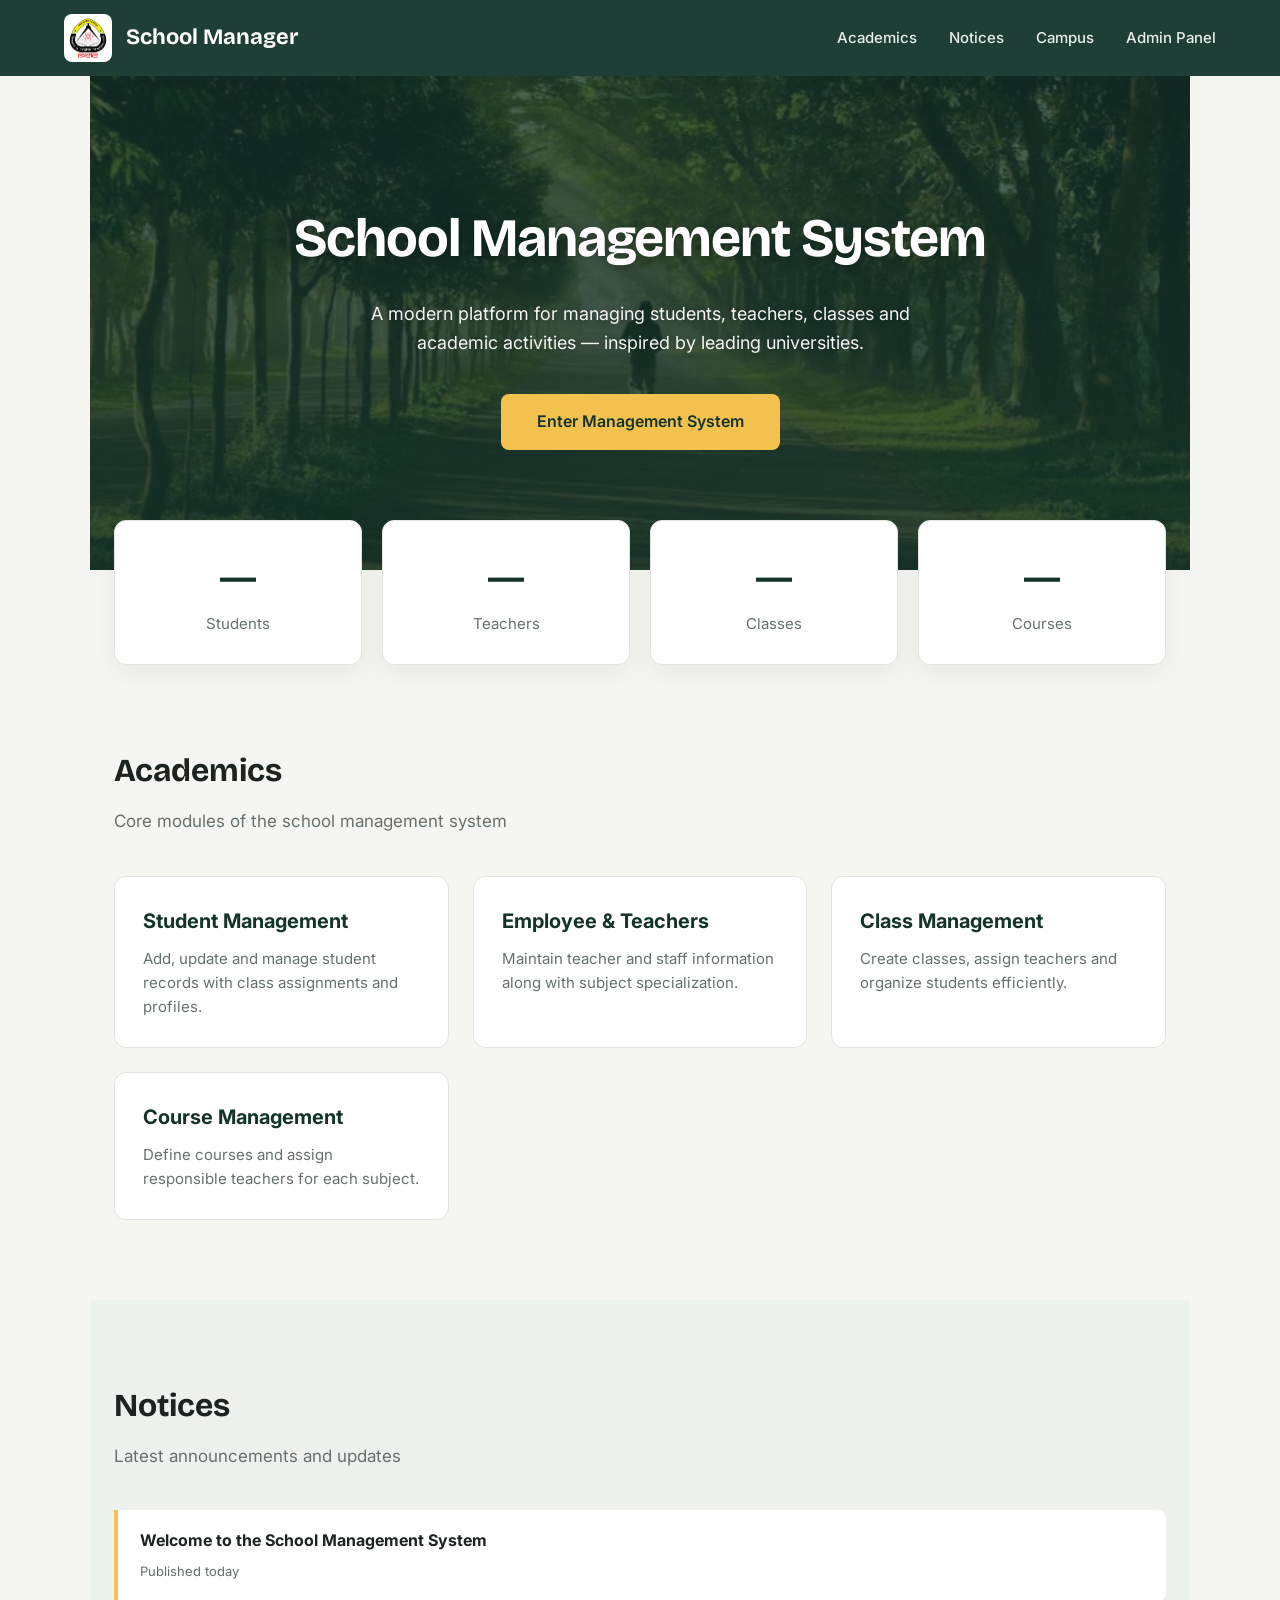
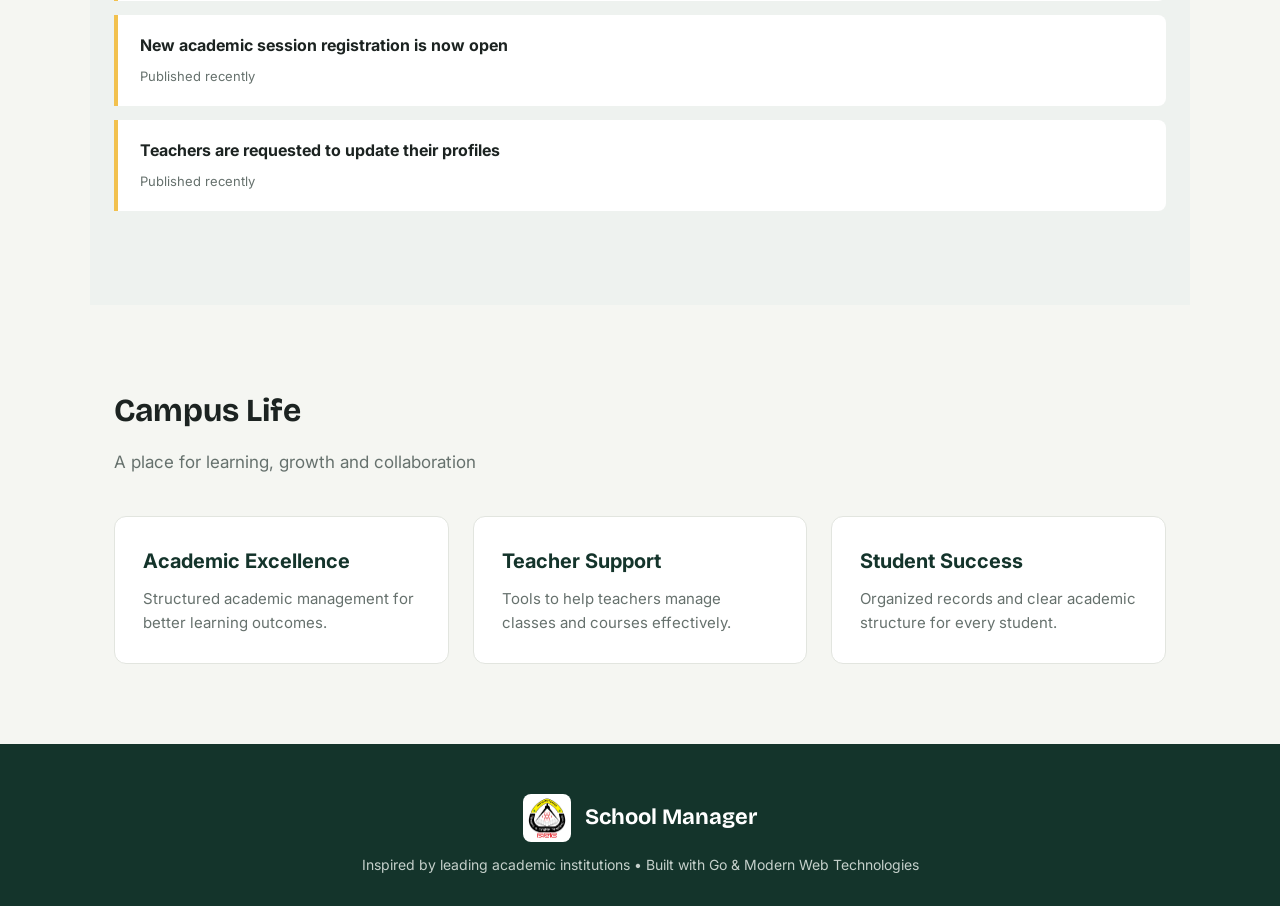
==== frontend/index.html @ d39e673f "Initial version: Backend API + Frontend (Homepage + Admin Panel)" ====
<!DOCTYPE html>
<html lang="en">
<head>
  <meta charset="UTF-8">
  <meta name="viewport" content="width=device-width, initial-scale=1.0">
  <title>School Management System</title>
  <link rel="preconnect" href="https://fonts.googleapis.com">
  <link href="https://fonts.googleapis.com/css2?family=Bricolage+Grotesque:wght@600;700&family=Inter:wght@400;500;600&display=swap" rel="stylesheet">
  <style>
    :root {
      --pine: #14342b;
      --pine2: #1f4a3d;
      --chalk: #f2c14e;
      --paper: #f5f6f2;
      --ink: #1c2321;
      --muted: #66716d;
      --line: #e2e5df;
    }

    * { box-sizing: border-box; margin: 0; padding: 0; }
    body {
      font-family: Inter, system-ui, sans-serif;
      background: var(--paper);
      color: var(--ink);
      line-height: 1.6;
    }

    /* Header */
    header {
      background: rgba(20, 52, 43, 0.95);
      color: #e8efeb;
      padding: 14px 0;
      position: sticky;
      top: 0;
      z-index: 100;
      backdrop-filter: blur(8px);
    }
    .header-inner {
      max-width: 1200px;
      margin: 0 auto;
      padding: 0 24px;
      display: flex;
      justify-content: space-between;
      align-items: center;
    }
    .logo {
      display: flex;
      align-items: center;
      gap: 14px;
      font-family: "Bricolage Grotesque", sans-serif;
      font-weight: 700;
      font-size: 22px;
      color: white;
      text-decoration: none;
    }
    .logo img {
      width: 48px;
      height: 48px;
      object-fit: contain;
      border-radius: 8px;
      background: white;
      padding: 4px;
    }
    nav a {
      color: #e8efeb;
      text-decoration: none;
      margin-left: 28px;
      font-size: 15px;
      font-weight: 500;
    }
    nav a:hover { color: var(--chalk); }

    /* Hero with background image */
    .hero {
      position: relative;
      color: white;
      padding: 120px 24px;
      text-align: center;
      background: 
        linear-gradient(rgba(20, 52, 43, 0.75), rgba(20, 52, 43, 0.85)),
        url('hero-bg.png') center/cover no-repeat;
      min-height: 480px;
      display: flex;
      flex-direction: column;
      justify-content: center;
      align-items: center;
    }
    .hero h1 {
      font-family: "Bricolage Grotesque", sans-serif;
      font-size: clamp(32px, 5vw, 54px);
      font-weight: 700;
      letter-spacing: -0.02em;
      margin-bottom: 18px;
      text-shadow: 0 2px 10px rgba(0,0,0,0.3);
    }
    .hero p {
      font-size: 18px;
      opacity: 0.95;
      max-width: 620px;
      margin: 0 auto 36px;
      text-shadow: 0 1px 6px rgba(0,0,0,0.3);
    }
    .btn {
      display: inline-block;
      background: var(--chalk);
      color: var(--pine);
      padding: 15px 36px;
      border-radius: 8px;
      text-decoration: none;
      font-weight: 600;
      font-size: 16px;
      transition: 0.2s;
    }
    .btn:hover {
      transform: translateY(-3px);
      box-shadow: 0 10px 25px rgba(0,0,0,0.2);
    }

    /* Stats */
    .stats {
      max-width: 1100px;
      margin: -50px auto 0;
      padding: 0 24px;
      display: grid;
      grid-template-columns: repeat(auto-fit, minmax(200px, 1fr));
      gap: 20px;
      position: relative;
      z-index: 10;
    }
    .stat-card {
      background: white;
      border: 1px solid var(--line);
      border-radius: 12px;
      padding: 28px 24px;
      text-align: center;
      box-shadow: 0 8px 30px rgba(0,0,0,0.06);
    }
    .stat-card h3 {
      font-size: 36px;
      font-weight: 700;
      color: var(--pine);
      margin-bottom: 6px;
    }
    .stat-card p {
      color: var(--muted);
      font-size: 15px;
    }

    /* Sections */
    section {
      max-width: 1100px;
      margin: 0 auto;
      padding: 80px 24px;
    }
    .section-title {
      font-family: "Bricolage Grotesque", sans-serif;
      font-size: 32px;
      font-weight: 700;
      margin-bottom: 12px;
    }
    .section-sub {
      color: var(--muted);
      margin-bottom: 40px;
      font-size: 17px;
    }
    .cards {
      display: grid;
      grid-template-columns: repeat(auto-fit, minmax(260px, 1fr));
      gap: 24px;
    }
    .card {
      background: white;
      border: 1px solid var(--line);
      border-radius: 12px;
      padding: 28px;
      transition: 0.2s;
    }
    .card:hover {
      border-color: var(--pine);
      box-shadow: 0 8px 24px rgba(20,52,43,0.08);
    }
    .card h3 {
      font-size: 20px;
      margin-bottom: 10px;
      color: var(--pine);
    }
    .card p {
      color: var(--muted);
      font-size: 15px;
    }

    .notices {
      background: #eef2ef;
    }
    .notice-item {
      background: white;
      border-left: 4px solid var(--chalk);
      padding: 18px 22px;
      margin-bottom: 14px;
      border-radius: 0 8px 8px 0;
    }
    .notice-item h4 { margin-bottom: 4px; }
    .notice-item span {
      font-size: 13px;
      color: var(--muted);
    }

    footer {
      background: var(--pine);
      color: #c5d0cb;
      padding: 50px 24px 30px;
      text-align: center;
    }
    footer .logo {
      justify-content: center;
      margin-bottom: 12px;
    }
    footer p { font-size: 14px; }

    @media (max-width: 700px) {
      nav a { margin-left: 14px; font-size: 14px; }
      .hero { padding: 80px 20px; min-height: 420px; }
    }
  </style>
</head>
<body>

  <!-- Header -->
  <header>
    <div class="header-inner">
      <a href="#" class="logo">
        <!-- Change logo.png to your actual logo file name -->
        <img src="logo.png" alt="Logo" onerror="this.style.display='none'">
        School Manager
      </a>
      <nav>
        <a href="#academics">Academics</a>
        <a href="#notices">Notices</a>
        <a href="#campus">Campus</a>
        <a href="admin.html">Admin Panel</a>
      </nav>
    </div>
  </header>

  <!-- Hero with Background Image -->
  <section class="hero">
    <h1>School Management System</h1>
    <p>A modern platform for managing students, teachers, classes and academic activities — inspired by leading universities.</p>
    <a href="admin.html" class="btn">Enter Management System</a>
  </section>

  <!-- Stats -->
  <div class="stats" id="stats">
    <div class="stat-card">
      <h3 id="stat-students">—</h3>
      <p>Students</p>
    </div>
    <div class="stat-card">
      <h3 id="stat-teachers">—</h3>
      <p>Teachers</p>
    </div>
    <div class="stat-card">
      <h3 id="stat-classes">—</h3>
      <p>Classes</p>
    </div>
    <div class="stat-card">
      <h3 id="stat-courses">—</h3>
      <p>Courses</p>
    </div>
  </div>

  <!-- Academics -->
  <section id="academics">
    <h2 class="section-title">Academics</h2>
    <p class="section-sub">Core modules of the school management system</p>
    <div class="cards">
      <div class="card">
        <h3>Student Management</h3>
        <p>Add, update and manage student records with class assignments and profiles.</p>
      </div>
      <div class="card">
        <h3>Employee & Teachers</h3>
        <p>Maintain teacher and staff information along with subject specialization.</p>
      </div>
      <div class="card">
        <h3>Class Management</h3>
        <p>Create classes, assign teachers and organize students efficiently.</p>
      </div>
      <div class="card">
        <h3>Course Management</h3>
        <p>Define courses and assign responsible teachers for each subject.</p>
      </div>
    </div>
  </section>

  <!-- Notices -->
  <section class="notices" id="notices">
    <h2 class="section-title">Notices</h2>
    <p class="section-sub">Latest announcements and updates</p>
    <div class="notice-item">
      <h4>Welcome to the School Management System</h4>
      <span>Published today</span>
    </div>
    <div class="notice-item">
      <h4>New academic session registration is now open</h4>
      <span>Published recently</span>
    </div>
    <div class="notice-item">
      <h4>Teachers are requested to update their profiles</h4>
      <span>Published recently</span>
    </div>
  </section>

  <!-- Campus -->
  <section id="campus">
    <h2 class="section-title">Campus Life</h2>
    <p class="section-sub">A place for learning, growth and collaboration</p>
    <div class="cards">
      <div class="card">
        <h3>Academic Excellence</h3>
        <p>Structured academic management for better learning outcomes.</p>
      </div>
      <div class="card">
        <h3>Teacher Support</h3>
        <p>Tools to help teachers manage classes and courses effectively.</p>
      </div>
      <div class="card">
        <h3>Student Success</h3>
        <p>Organized records and clear academic structure for every student.</p>
      </div>
    </div>
  </section>

  <footer>
    <div class="logo">
      <img src="logo.png" alt="Logo" onerror="this.style.display='none'">
      School Manager
    </div>
    <p>Inspired by leading academic institutions • Built with Go & Modern Web Technologies</p>
  </footer>

  <script>
    async function loadStats() {
      try {
        const res = await fetch("http://localhost:8080/api/stats");
        if (!res.ok) return;
        const data = await res.json();
        document.getElementById("stat-students").textContent = data.total_students || 0;
        document.getElementById("stat-teachers").textContent = data.teachers || 0;
        document.getElementById("stat-classes").textContent = data.total_classes || 0;
        document.getElementById("stat-courses").textContent = data.total_courses || 0;
      } catch (err) {
        console.log("Backend not running");
      }
    }
    loadStats();
  </script>
</body>
</html>
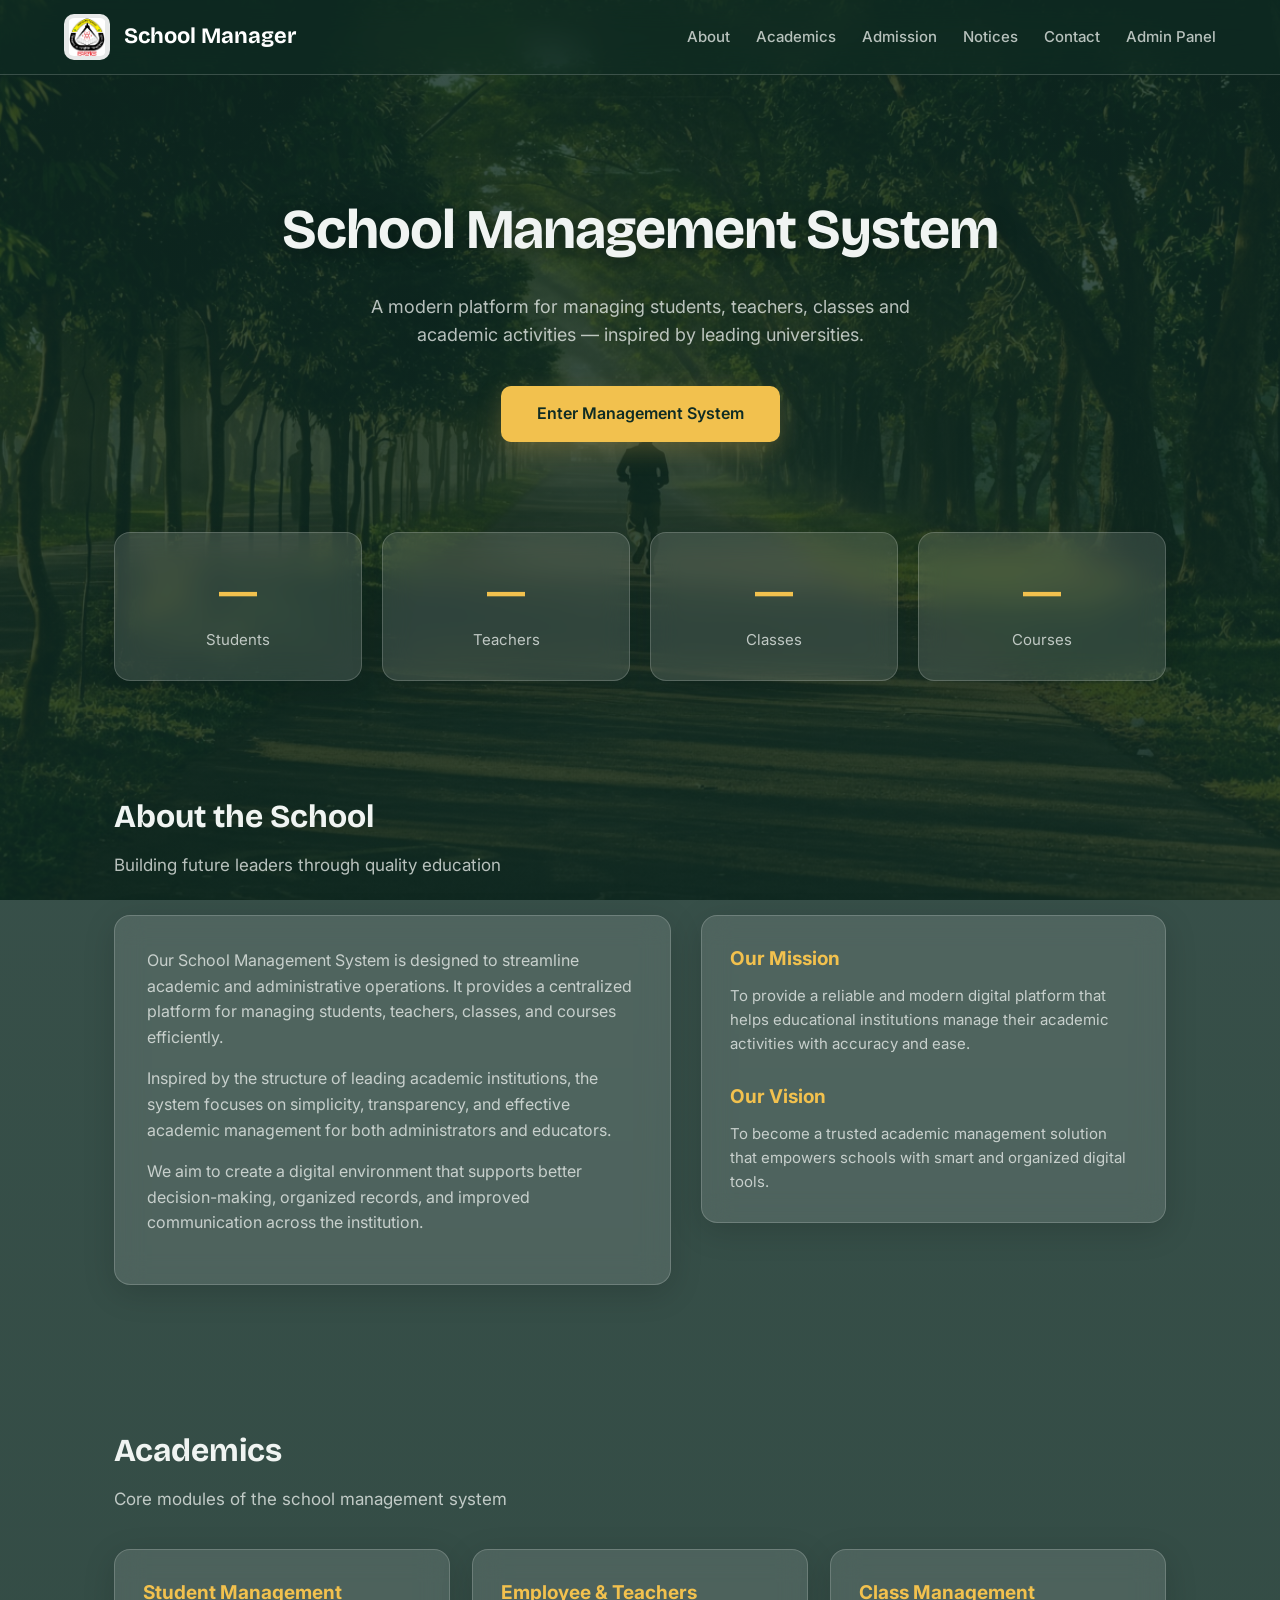
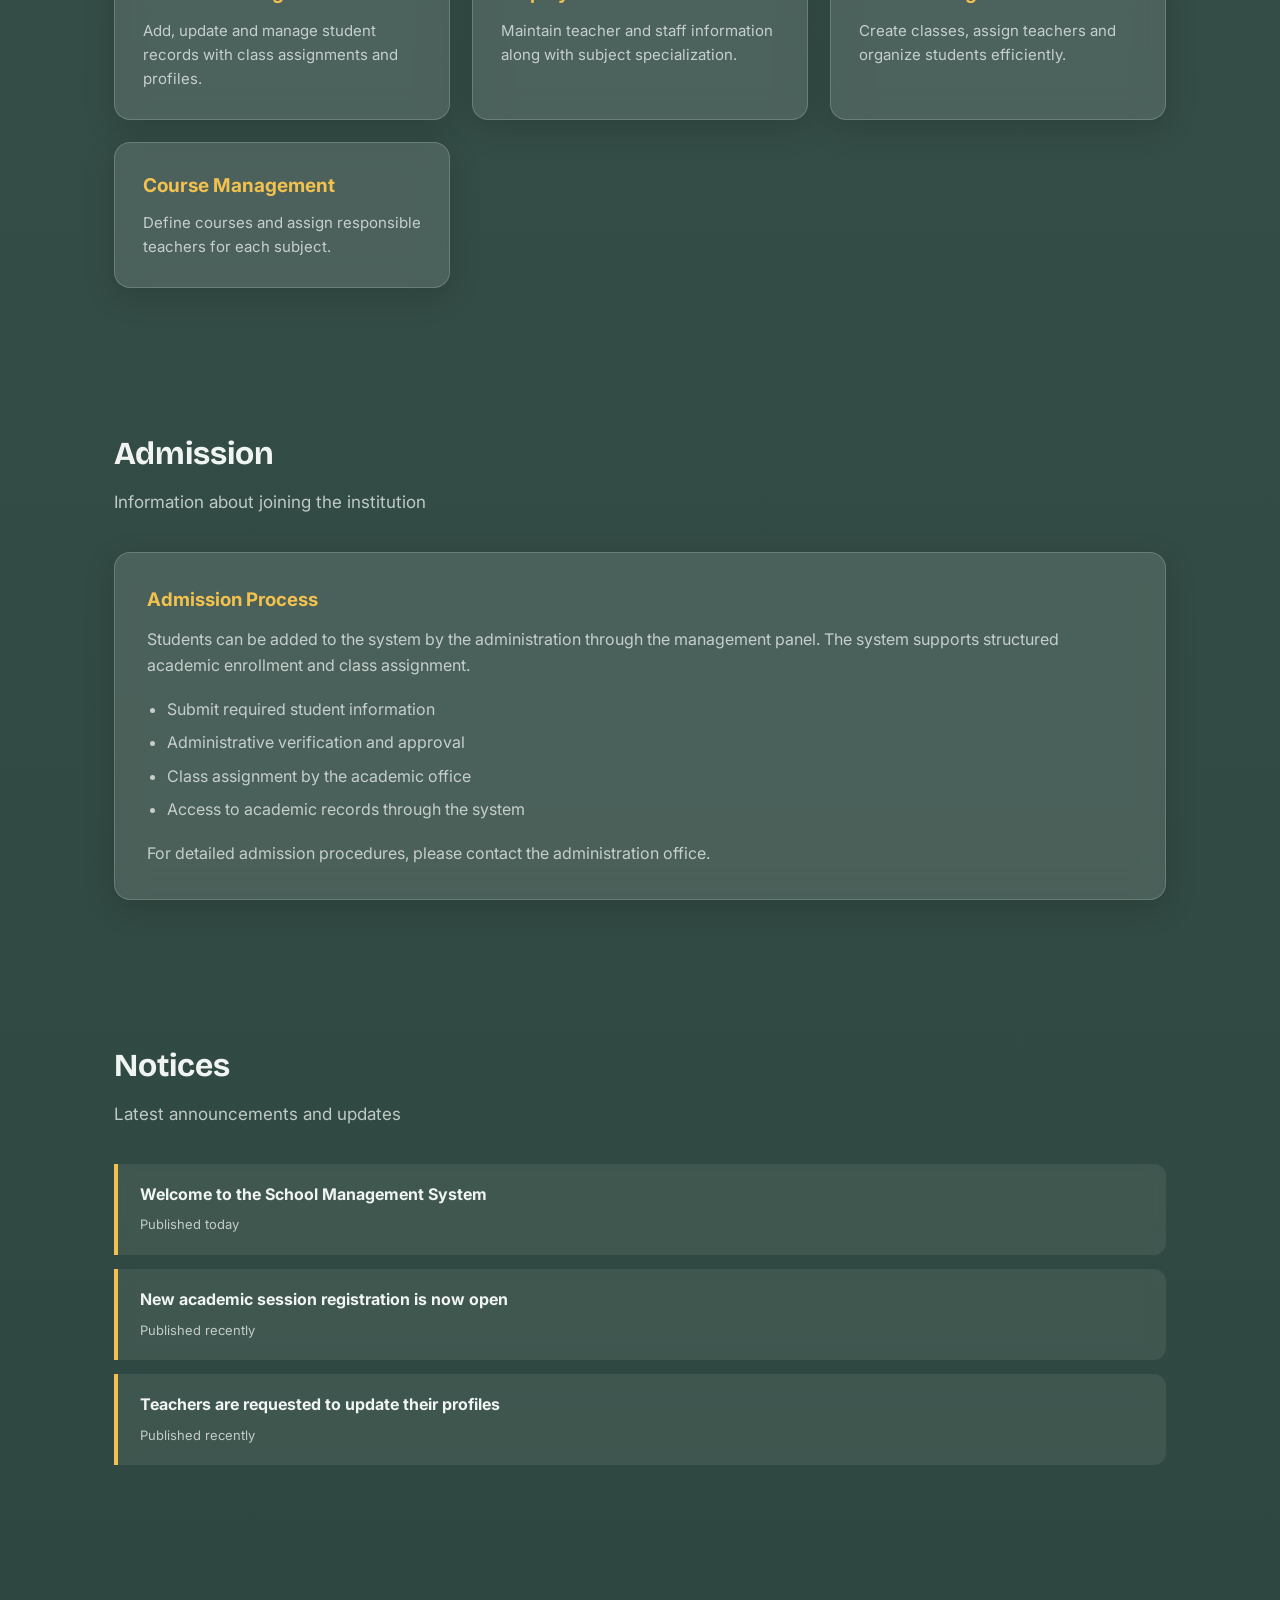
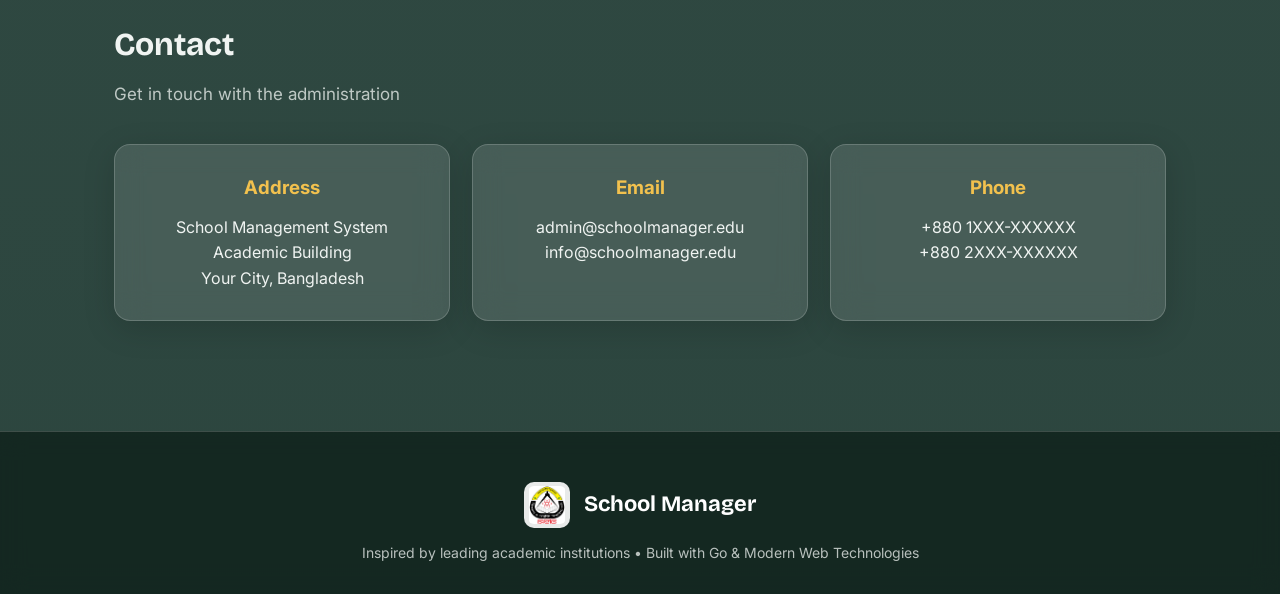
==== commit 667d7b0e: "Updated homepage with glassy design, About, Admission, Contact sections and Dashboard" ====
--- a/frontend/index.html
+++ b/frontend/index.html
@@ -8,32 +8,37 @@
   <link href="https://fonts.googleapis.com/css2?family=Bricolage+Grotesque:wght@600;700&family=Inter:wght@400;500;600&display=swap" rel="stylesheet">
   <style>
     :root {
-      --pine: #14342b;
-      --pine2: #1f4a3d;
+      --pine: #0f2c24;
+      --pine2: #1a3f34;
       --chalk: #f2c14e;
-      --paper: #f5f6f2;
-      --ink: #1c2321;
-      --muted: #66716d;
-      --line: #e2e5df;
+      --glass: rgba(255, 255, 255, 0.12);
+      --glass-border: rgba(255, 255, 255, 0.18);
+      --text: #f0f4f2;
+      --muted: rgba(240, 244, 242, 0.75);
     }
 
     * { box-sizing: border-box; margin: 0; padding: 0; }
+    
     body {
       font-family: Inter, system-ui, sans-serif;
-      background: var(--paper);
-      color: var(--ink);
+      color: var(--text);
       line-height: 1.6;
-    }
-
-    /* Header */
+      background: 
+        linear-gradient(rgba(15, 44, 36, 0.82), rgba(15, 44, 36, 0.88)),
+        url('hero-bg.jpg') center/cover no-repeat fixed;
+      min-height: 100vh;
+    }
+
+    /* ========== HEADER (Glassy) ========== */
     header {
-      background: rgba(20, 52, 43, 0.95);
-      color: #e8efeb;
+      background: rgba(15, 44, 36, 0.55);
+      backdrop-filter: blur(16px);
+      -webkit-backdrop-filter: blur(16px);
+      border-bottom: 1px solid var(--glass-border);
       padding: 14px 0;
       position: sticky;
       top: 0;
       z-index: 100;
-      backdrop-filter: blur(8px);
     }
     .header-inner {
       max-width: 1200px;
@@ -54,91 +59,86 @@
       text-decoration: none;
     }
     .logo img {
-      width: 48px;
-      height: 48px;
+      width: 46px;
+      height: 46px;
       object-fit: contain;
-      border-radius: 8px;
-      background: white;
+      border-radius: 10px;
+      background: rgba(255,255,255,0.9);
       padding: 4px;
     }
     nav a {
-      color: #e8efeb;
+      color: var(--muted);
       text-decoration: none;
-      margin-left: 28px;
+      margin-left: 22px;
       font-size: 15px;
       font-weight: 500;
+      transition: 0.2s;
     }
     nav a:hover { color: var(--chalk); }
 
-    /* Hero with background image */
+    /* ========== HERO ========== */
     .hero {
-      position: relative;
-      color: white;
-      padding: 120px 24px;
+      padding: 110px 24px 90px;
       text-align: center;
-      background: 
-        linear-gradient(rgba(20, 52, 43, 0.75), rgba(20, 52, 43, 0.85)),
-        url('hero-bg.png') center/cover no-repeat;
-      min-height: 480px;
-      display: flex;
-      flex-direction: column;
-      justify-content: center;
-      align-items: center;
     }
     .hero h1 {
       font-family: "Bricolage Grotesque", sans-serif;
-      font-size: clamp(32px, 5vw, 54px);
+      font-size: clamp(34px, 5vw, 56px);
       font-weight: 700;
       letter-spacing: -0.02em;
       margin-bottom: 18px;
-      text-shadow: 0 2px 10px rgba(0,0,0,0.3);
+      text-shadow: 0 4px 20px rgba(0,0,0,0.3);
     }
     .hero p {
       font-size: 18px;
-      opacity: 0.95;
+      color: var(--muted);
       max-width: 620px;
       margin: 0 auto 36px;
-      text-shadow: 0 1px 6px rgba(0,0,0,0.3);
     }
     .btn {
       display: inline-block;
       background: var(--chalk);
       color: var(--pine);
       padding: 15px 36px;
-      border-radius: 8px;
+      border-radius: 10px;
       text-decoration: none;
       font-weight: 600;
       font-size: 16px;
-      transition: 0.2s;
+      transition: 0.25s;
+      box-shadow: 0 8px 25px rgba(242, 193, 78, 0.25);
     }
     .btn:hover {
       transform: translateY(-3px);
-      box-shadow: 0 10px 25px rgba(0,0,0,0.2);
+      box-shadow: 0 12px 30px rgba(242, 193, 78, 0.35);
+    }
+
+    /* ========== GLASS CARDS ========== */
+    .glass {
+      background: var(--glass);
+      backdrop-filter: blur(14px);
+      -webkit-backdrop-filter: blur(14px);
+      border: 1px solid var(--glass-border);
+      border-radius: 16px;
+      box-shadow: 0 8px 32px rgba(0, 0, 0, 0.15);
     }
 
     /* Stats */
     .stats {
       max-width: 1100px;
-      margin: -50px auto 0;
-      padding: 0 24px;
+      margin: 0 auto;
+      padding: 0 24px 40px;
       display: grid;
       grid-template-columns: repeat(auto-fit, minmax(200px, 1fr));
       gap: 20px;
-      position: relative;
-      z-index: 10;
     }
     .stat-card {
-      background: white;
-      border: 1px solid var(--line);
-      border-radius: 12px;
       padding: 28px 24px;
       text-align: center;
-      box-shadow: 0 8px 30px rgba(0,0,0,0.06);
     }
     .stat-card h3 {
-      font-size: 36px;
+      font-size: 38px;
       font-weight: 700;
-      color: var(--pine);
+      color: var(--chalk);
       margin-bottom: 6px;
     }
     .stat-card p {
@@ -150,54 +150,88 @@
     section {
       max-width: 1100px;
       margin: 0 auto;
-      padding: 80px 24px;
+      padding: 70px 24px;
     }
     .section-title {
       font-family: "Bricolage Grotesque", sans-serif;
       font-size: 32px;
       font-weight: 700;
-      margin-bottom: 12px;
+      margin-bottom: 10px;
     }
     .section-sub {
       color: var(--muted);
-      margin-bottom: 40px;
+      margin-bottom: 36px;
       font-size: 17px;
     }
+
     .cards {
       display: grid;
-      grid-template-columns: repeat(auto-fit, minmax(260px, 1fr));
-      gap: 24px;
+      grid-template-columns: repeat(auto-fit, minmax(250px, 1fr));
+      gap: 22px;
     }
     .card {
-      background: white;
-      border: 1px solid var(--line);
-      border-radius: 12px;
       padding: 28px;
-      transition: 0.2s;
+      transition: 0.25s;
     }
     .card:hover {
-      border-color: var(--pine);
-      box-shadow: 0 8px 24px rgba(20,52,43,0.08);
+      transform: translateY(-4px);
+      border-color: rgba(242, 193, 78, 0.35);
     }
     .card h3 {
-      font-size: 20px;
+      font-size: 19px;
       margin-bottom: 10px;
-      color: var(--pine);
+      color: var(--chalk);
     }
     .card p {
       color: var(--muted);
       font-size: 15px;
     }
 
-    .notices {
-      background: #eef2ef;
-    }
+    /* About */
+    .about-content {
+      display: grid;
+      grid-template-columns: 1.2fr 1fr;
+      gap: 30px;
+      align-items: start;
+    }
+    .about-text p {
+      margin-bottom: 16px;
+      color: var(--muted);
+      font-size: 16px;
+    }
+
+    /* Admission & Contact */
+    .info-box {
+      padding: 32px;
+    }
+    .info-box ul {
+      margin: 18px 0 18px 20px;
+      color: var(--muted);
+    }
+    .info-box li { margin-bottom: 8px; }
+
+    .contact-grid {
+      display: grid;
+      grid-template-columns: repeat(auto-fit, minmax(240px, 1fr));
+      gap: 22px;
+    }
+    .contact-card {
+      padding: 28px;
+      text-align: center;
+    }
+    .contact-card h3 {
+      color: var(--chalk);
+      margin-bottom: 12px;
+    }
+
+    /* Notices */
     .notice-item {
-      background: white;
+      background: rgba(255,255,255,0.08);
       border-left: 4px solid var(--chalk);
       padding: 18px 22px;
       margin-bottom: 14px;
-      border-radius: 0 8px 8px 0;
+      border-radius: 0 12px 12px 0;
+      backdrop-filter: blur(8px);
     }
     .notice-item h4 { margin-bottom: 4px; }
     .notice-item span {
@@ -205,21 +239,26 @@
       color: var(--muted);
     }
 
+    /* Footer */
     footer {
-      background: var(--pine);
-      color: #c5d0cb;
+      background: rgba(10, 28, 22, 0.7);
+      backdrop-filter: blur(12px);
+      border-top: 1px solid var(--glass-border);
+      color: var(--muted);
       padding: 50px 24px 30px;
       text-align: center;
+      margin-top: 40px;
     }
     footer .logo {
       justify-content: center;
-      margin-bottom: 12px;
+      margin-bottom: 14px;
     }
     footer p { font-size: 14px; }
 
-    @media (max-width: 700px) {
-      nav a { margin-left: 14px; font-size: 14px; }
-      .hero { padding: 80px 20px; min-height: 420px; }
+    @media (max-width: 800px) {
+      .about-content { grid-template-columns: 1fr; }
+      nav a { margin-left: 12px; font-size: 13px; }
+      .hero { padding: 80px 20px 60px; }
     }
   </style>
 </head>
@@ -229,20 +268,21 @@
   <header>
     <div class="header-inner">
       <a href="#" class="logo">
-        <!-- Change logo.png to your actual logo file name -->
         <img src="logo.png" alt="Logo" onerror="this.style.display='none'">
         School Manager
       </a>
       <nav>
+        <a href="#about">About</a>
         <a href="#academics">Academics</a>
+        <a href="#admission">Admission</a>
         <a href="#notices">Notices</a>
-        <a href="#campus">Campus</a>
+        <a href="#contact">Contact</a>
         <a href="admin.html">Admin Panel</a>
       </nav>
     </div>
   </header>
 
-  <!-- Hero with Background Image -->
+  <!-- Hero -->
   <section class="hero">
     <h1>School Management System</h1>
     <p>A modern platform for managing students, teachers, classes and academic activities — inspired by leading universities.</p>
@@ -251,50 +291,102 @@
 
   <!-- Stats -->
   <div class="stats" id="stats">
-    <div class="stat-card">
+    <div class="stat-card glass">
       <h3 id="stat-students">—</h3>
       <p>Students</p>
     </div>
-    <div class="stat-card">
+    <div class="stat-card glass">
       <h3 id="stat-teachers">—</h3>
       <p>Teachers</p>
     </div>
-    <div class="stat-card">
+    <div class="stat-card glass">
       <h3 id="stat-classes">—</h3>
       <p>Classes</p>
     </div>
-    <div class="stat-card">
+    <div class="stat-card glass">
       <h3 id="stat-courses">—</h3>
       <p>Courses</p>
     </div>
   </div>
+
+  <!-- About -->
+  <section id="about">
+    <h2 class="section-title">About the School</h2>
+    <p class="section-sub">Building future leaders through quality education</p>
+    
+    <div class="about-content">
+      <div class="about-text glass" style="padding: 32px;">
+        <p>
+          Our School Management System is designed to streamline academic and administrative operations. 
+          It provides a centralized platform for managing students, teachers, classes, and courses efficiently.
+        </p>
+        <p>
+          Inspired by the structure of leading academic institutions, the system focuses on simplicity, 
+          transparency, and effective academic management for both administrators and educators.
+        </p>
+        <p>
+          We aim to create a digital environment that supports better decision-making, organized records, 
+          and improved communication across the institution.
+        </p>
+      </div>
+      <div class="card glass">
+        <h3>Our Mission</h3>
+        <p>To provide a reliable and modern digital platform that helps educational institutions manage their academic activities with accuracy and ease.</p>
+        <br>
+        <h3>Our Vision</h3>
+        <p>To become a trusted academic management solution that empowers schools with smart and organized digital tools.</p>
+      </div>
+    </div>
+  </section>
 
   <!-- Academics -->
   <section id="academics">
     <h2 class="section-title">Academics</h2>
     <p class="section-sub">Core modules of the school management system</p>
     <div class="cards">
-      <div class="card">
+      <div class="card glass">
         <h3>Student Management</h3>
         <p>Add, update and manage student records with class assignments and profiles.</p>
       </div>
-      <div class="card">
+      <div class="card glass">
         <h3>Employee & Teachers</h3>
         <p>Maintain teacher and staff information along with subject specialization.</p>
       </div>
-      <div class="card">
+      <div class="card glass">
         <h3>Class Management</h3>
         <p>Create classes, assign teachers and organize students efficiently.</p>
       </div>
-      <div class="card">
+      <div class="card glass">
         <h3>Course Management</h3>
         <p>Define courses and assign responsible teachers for each subject.</p>
       </div>
     </div>
   </section>
 
+  <!-- Admission -->
+  <section id="admission">
+    <h2 class="section-title">Admission</h2>
+    <p class="section-sub">Information about joining the institution</p>
+    <div class="info-box glass">
+      <h3 style="color:var(--chalk); margin-bottom:12px;">Admission Process</h3>
+      <p style="color:var(--muted); margin-bottom:16px;">
+        Students can be added to the system by the administration through the management panel. 
+        The system supports structured academic enrollment and class assignment.
+      </p>
+      <ul>
+        <li>Submit required student information</li>
+        <li>Administrative verification and approval</li>
+        <li>Class assignment by the academic office</li>
+        <li>Access to academic records through the system</li>
+      </ul>
+      <p style="color:var(--muted);">
+        For detailed admission procedures, please contact the administration office.
+      </p>
+    </div>
+  </section>
+
   <!-- Notices -->
-  <section class="notices" id="notices">
+  <section id="notices">
     <h2 class="section-title">Notices</h2>
     <p class="section-sub">Latest announcements and updates</p>
     <div class="notice-item">
@@ -311,26 +403,27 @@
     </div>
   </section>
 
-  <!-- Campus -->
-  <section id="campus">
-    <h2 class="section-title">Campus Life</h2>
-    <p class="section-sub">A place for learning, growth and collaboration</p>
-    <div class="cards">
-      <div class="card">
-        <h3>Academic Excellence</h3>
-        <p>Structured academic management for better learning outcomes.</p>
-      </div>
-      <div class="card">
-        <h3>Teacher Support</h3>
-        <p>Tools to help teachers manage classes and courses effectively.</p>
-      </div>
-      <div class="card">
-        <h3>Student Success</h3>
-        <p>Organized records and clear academic structure for every student.</p>
-      </div>
-    </div>
-  </section>
-
+  <!-- Contact -->
+  <section id="contact">
+    <h2 class="section-title">Contact</h2>
+    <p class="section-sub">Get in touch with the administration</p>
+    <div class="contact-grid">
+      <div class="contact-card glass">
+        <h3>Address</h3>
+        <p>School Management System<br>Academic Building<br>Your City, Bangladesh</p>
+      </div>
+      <div class="contact-card glass">
+        <h3>Email</h3>
+        <p>admin@schoolmanager.edu<br>info@schoolmanager.edu</p>
+      </div>
+      <div class="contact-card glass">
+        <h3>Phone</h3>
+        <p>+880 1XXX-XXXXXX<br>+880 2XXX-XXXXXX</p>
+      </div>
+    </div>
+  </section>
+
+  <!-- Footer -->
   <footer>
     <div class="logo">
       <img src="logo.png" alt="Logo" onerror="this.style.display='none'">
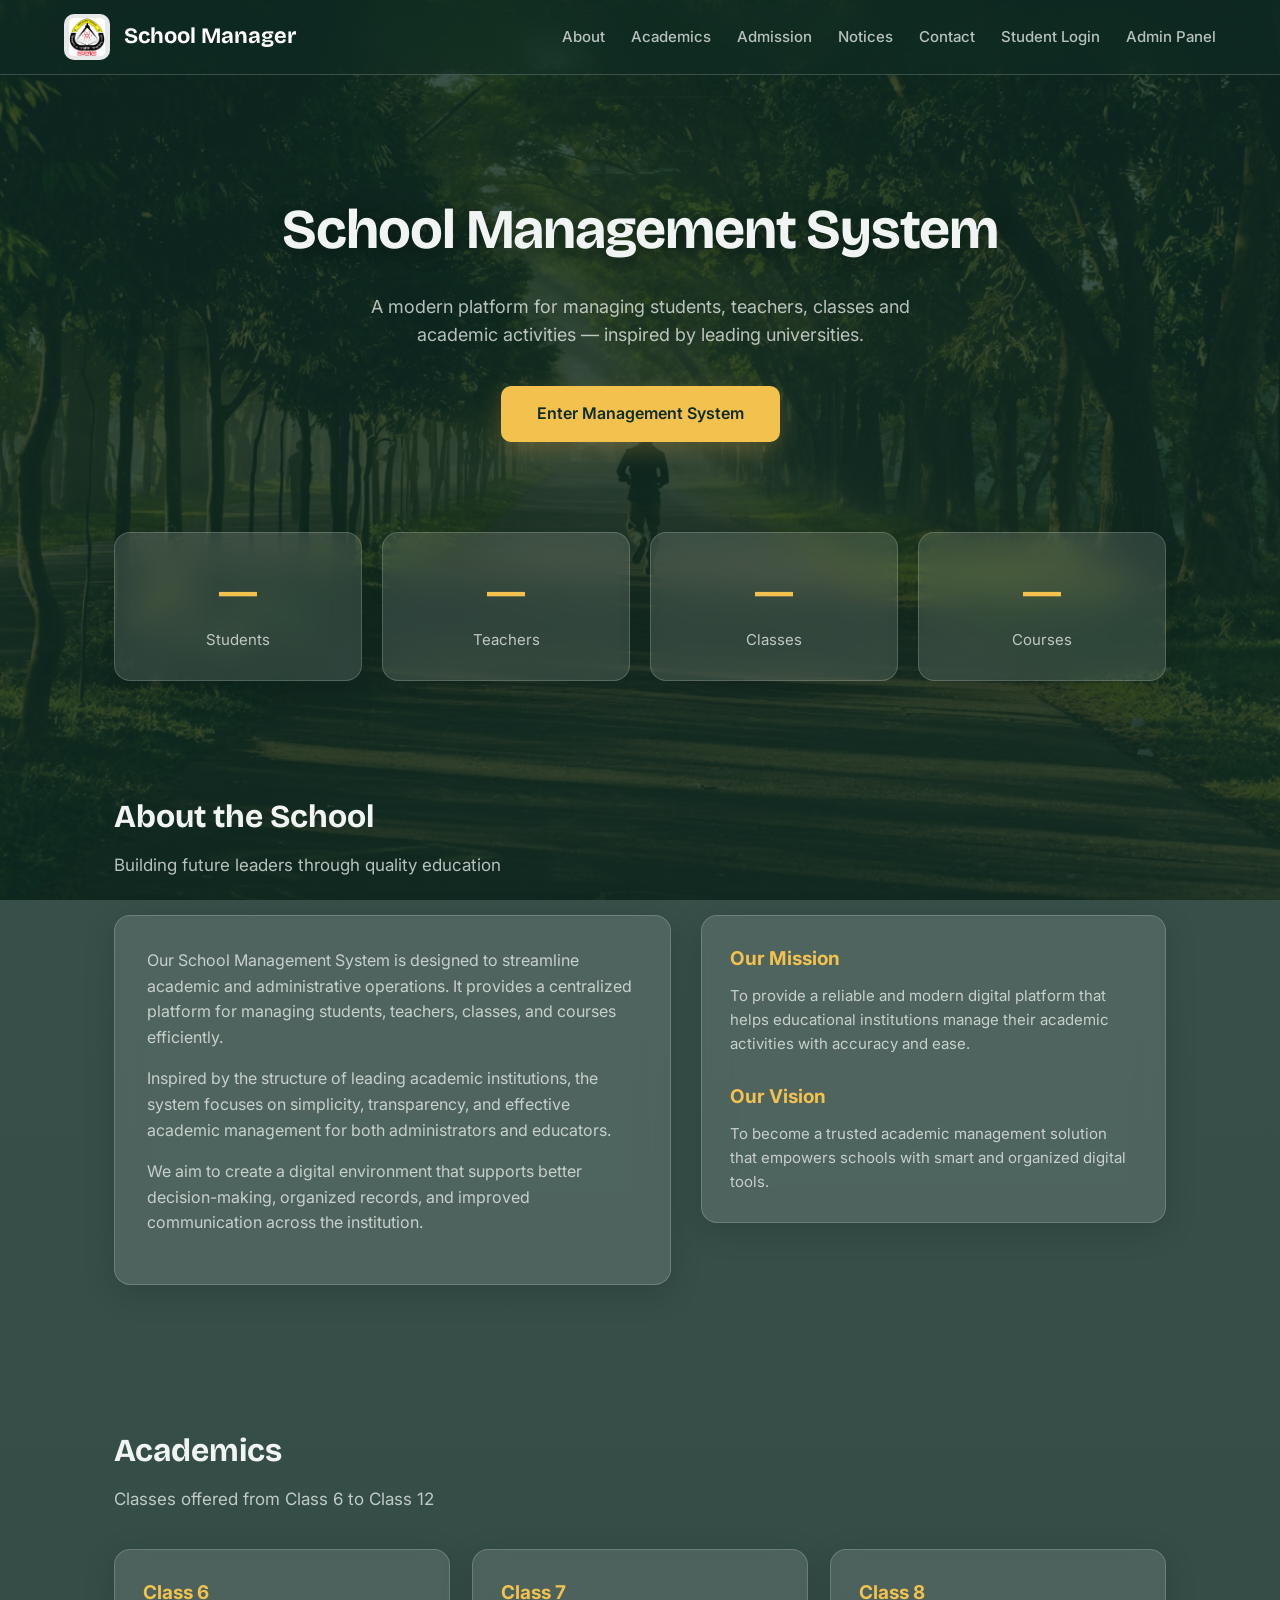
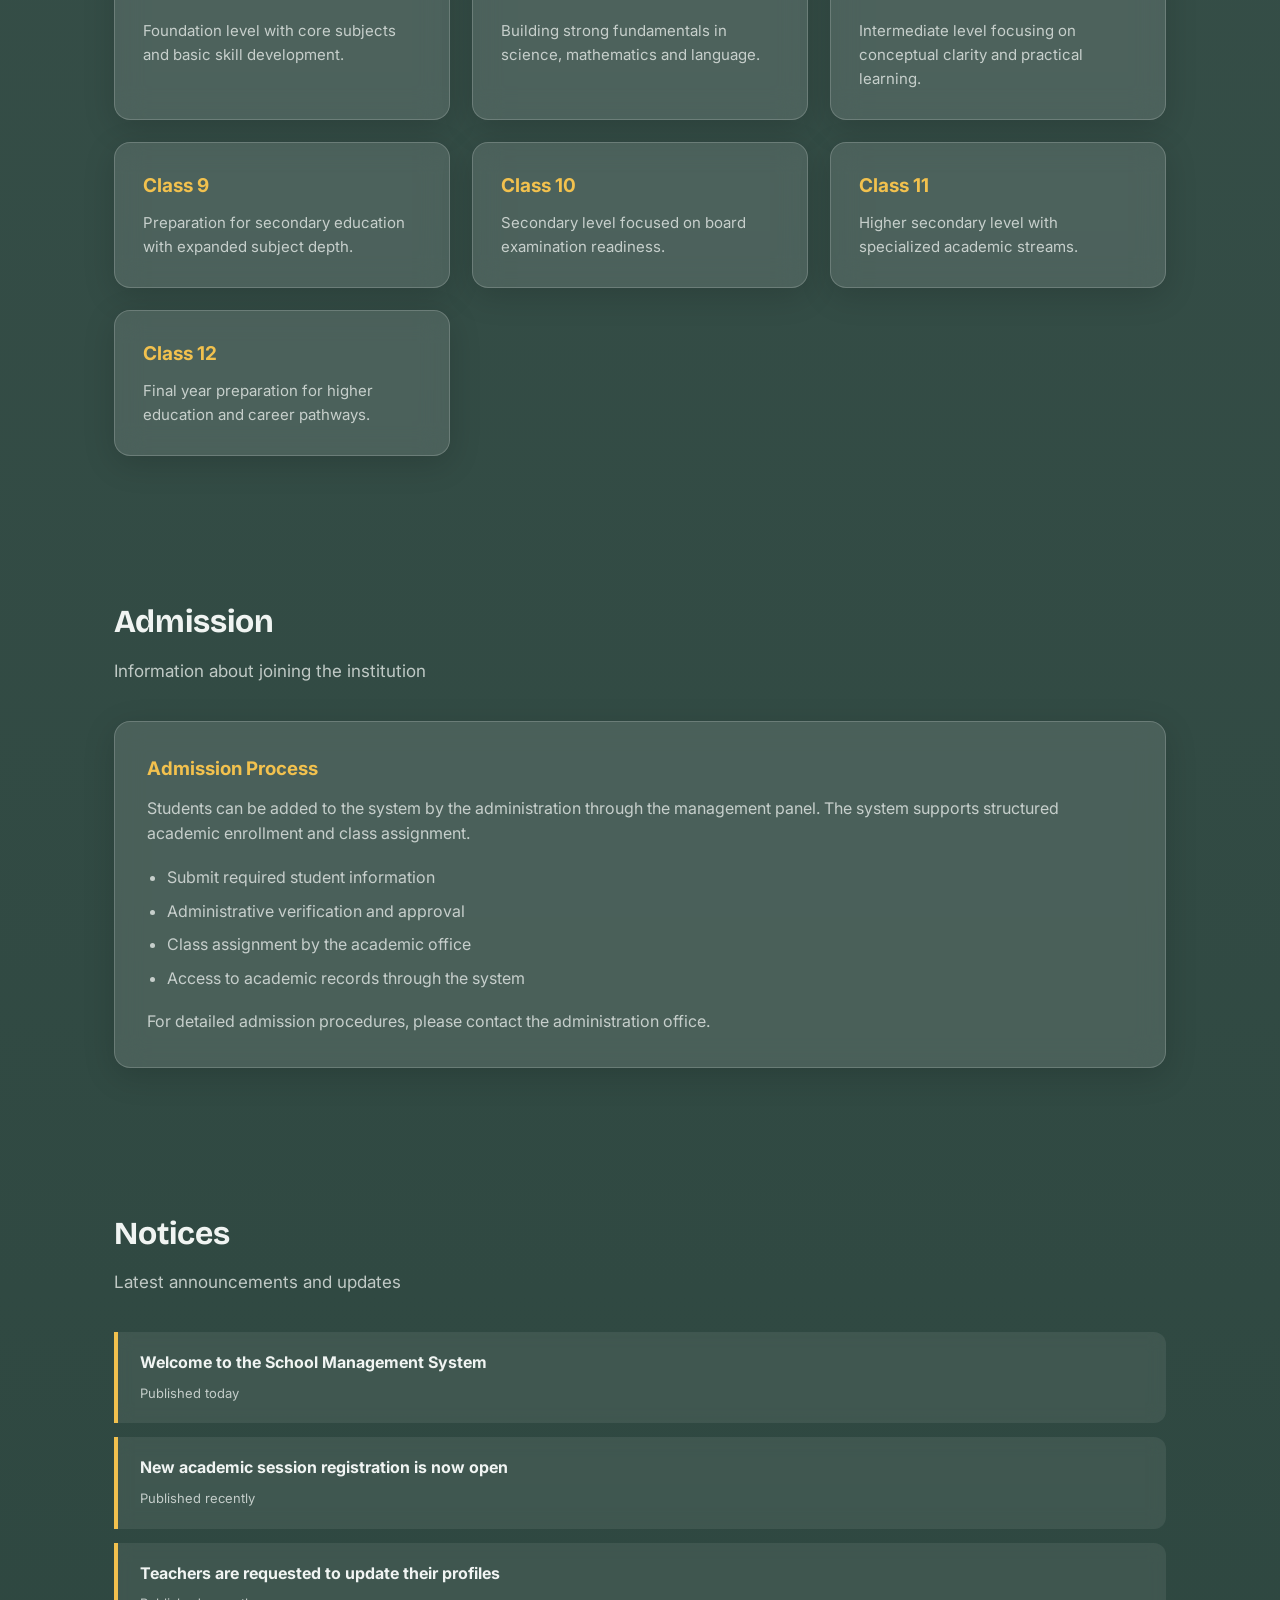
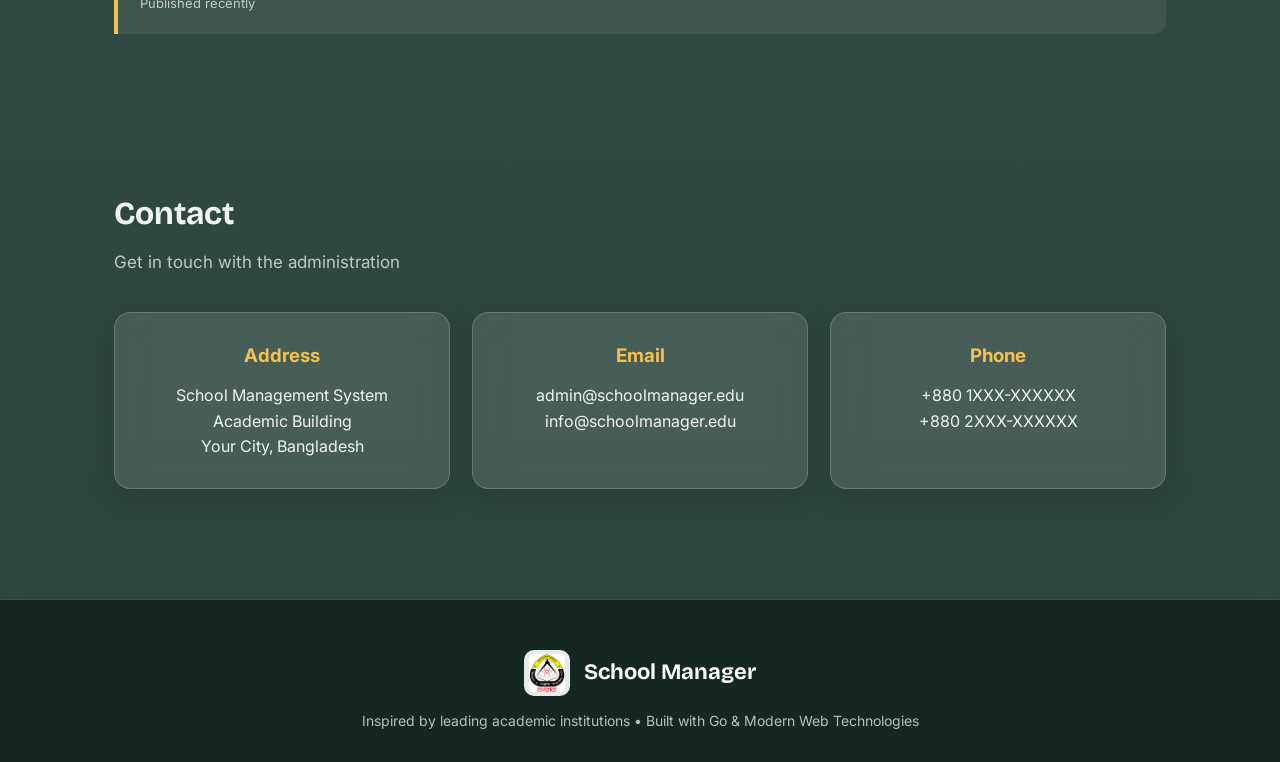
==== commit e75455a3: "Added Student Login, Class grade system, Class info pages, and student class selection" ====
--- a/frontend/index.html
+++ b/frontend/index.html
@@ -277,6 +277,7 @@
         <a href="#admission">Admission</a>
         <a href="#notices">Notices</a>
         <a href="#contact">Contact</a>
+        <a href="login.html">Student Login</a>
         <a href="admin.html">Admin Panel</a>
       </nav>
     </div>
@@ -339,29 +340,42 @@
     </div>
   </section>
 
-  <!-- Academics -->
-  <section id="academics">
-    <h2 class="section-title">Academics</h2>
-    <p class="section-sub">Core modules of the school management system</p>
-    <div class="cards">
-      <div class="card glass">
-        <h3>Student Management</h3>
-        <p>Add, update and manage student records with class assignments and profiles.</p>
-      </div>
-      <div class="card glass">
-        <h3>Employee & Teachers</h3>
-        <p>Maintain teacher and staff information along with subject specialization.</p>
-      </div>
-      <div class="card glass">
-        <h3>Class Management</h3>
-        <p>Create classes, assign teachers and organize students efficiently.</p>
-      </div>
-      <div class="card glass">
-        <h3>Course Management</h3>
-        <p>Define courses and assign responsible teachers for each subject.</p>
-      </div>
-    </div>
-  </section>
+<!-- Academics -->
+<section id="academics">
+  <h2 class="section-title">Academics</h2>
+  <p class="section-sub">Classes offered from Class 6 to Class 12</p>
+  
+  <div class="cards">
+    <a href="class.html?class=6" class="card glass" style="text-decoration:none; color:inherit;">
+      <h3>Class 6</h3>
+      <p>Foundation level with core subjects and basic skill development.</p>
+    </a>
+    <a href="class.html?class=7" class="card glass" style="text-decoration:none; color:inherit;">
+      <h3>Class 7</h3>
+      <p>Building strong fundamentals in science, mathematics and language.</p>
+    </a>
+    <a href="class.html?class=8" class="card glass" style="text-decoration:none; color:inherit;">
+      <h3>Class 8</h3>
+      <p>Intermediate level focusing on conceptual clarity and practical learning.</p>
+    </a>
+    <a href="class.html?class=9" class="card glass" style="text-decoration:none; color:inherit;">
+      <h3>Class 9</h3>
+      <p>Preparation for secondary education with expanded subject depth.</p>
+    </a>
+    <a href="class.html?class=10" class="card glass" style="text-decoration:none; color:inherit;">
+      <h3>Class 10</h3>
+      <p>Secondary level focused on board examination readiness.</p>
+    </a>
+    <a href="class.html?class=11" class="card glass" style="text-decoration:none; color:inherit;">
+      <h3>Class 11</h3>
+      <p>Higher secondary level with specialized academic streams.</p>
+    </a>
+    <a href="class.html?class=12" class="card glass" style="text-decoration:none; color:inherit;">
+      <h3>Class 12</h3>
+      <p>Final year preparation for higher education and career pathways.</p>
+    </a>
+  </div>
+</section>
 
   <!-- Admission -->
   <section id="admission">
